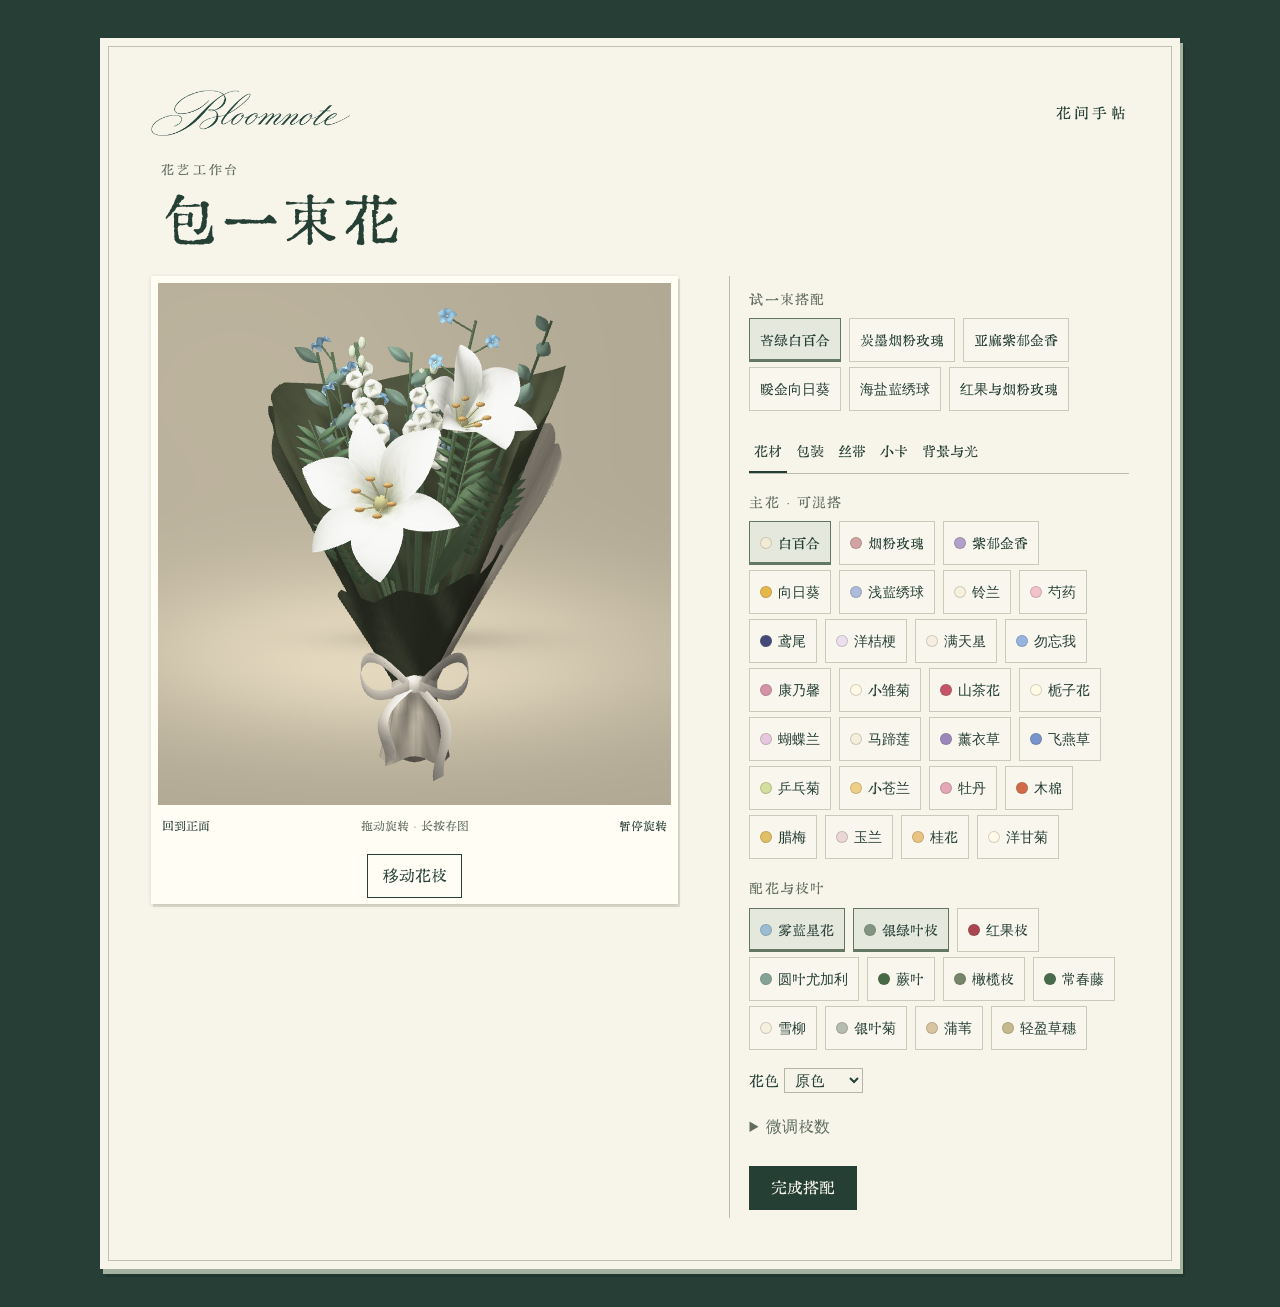
==== index.html @ 02f1c48b "Shape the spotlight on dark petals and tuck stems inside round rose bouquets" ====
<!doctype html>
<html lang="zh-CN"><meta charset="utf-8"><meta name="viewport" content="width=device-width,initial-scale=1,viewport-fit=cover"><meta name="theme-color" content="#263e35"><title>花间手帖 · 赛博花店</title><link rel="stylesheet" href="./atelier.css?v=letter1">
<main><header><img class="signature" src="./bloomnote.png" alt="Bloomnote"><span class="shop">花间手帖</span></header>
<div class="heading"><div><p id="over">花艺工作台</p><h1 id="title">包一束花</h1></div></div>
<div class="work"><section class="exhibit" aria-label="立体花束预览"><div class="glass"><canvas aria-label="拖动旋转立体花束" id="flower"></canvas><img id="photo" alt="当前角度的花束" draggable="false"></div><div class="viewbar"><button id="front">回到正面</button><span>拖动旋转 · 长按存图</span><button id="turn">自动旋转</button></div><button id="move" hidden>移动花枝</button></section>
<section class="desk"><div id="editor"><fieldset><legend>试一束搭配</legend><div class="choices" id="recipes"></div></fieldset><nav aria-label="搭配步骤"></nav><div id="picker"></div><div id="tones"></div><details id="quantities"><summary>微调枝数</summary><div class="choices" id="counters"></div></details><div id="note-field" hidden><label class="address">To <input id="to" maxlength="60" aria-label="收花人（选填）" placeholder="收花人（选填）"></label><label for="note">贺卡正文</label><textarea id="note" rows="5" maxlength="400" placeholder="写下想随花送出的话"></textarea><label class="address signature-line">From <input id="from" maxlength="60" aria-label="送花人（选填）" placeholder="你的署名（选填）"></label></div><button class="primary" id="finish">完成搭配</button></div>
<div id="finished" hidden><p id="receipt"></p><div class="actions"><button id="read-note" hidden>读贺卡</button><button class="primary" id="save">保存图片</button><button id="share">分享花束</button></div><button id="reply" hidden>回赠一束花</button><button id="back">继续搭配</button></div>
<output role="status"></output><textarea id="url" aria-label="复制花束链接或花束单" readonly hidden rows="4"></textarea></section></div></main>
<dialog id="letter" aria-label="随花贺卡"><p id="letter-to" hidden></p><p id="letter-text"></p><p id="letter-from" hidden></p><form method="dialog"><button>收起贺卡</button></form></dialog>
<script type="module" src="./atelier.js?v=rosebeam1"></script></html>
---- atelier.css ----
@font-face{font-family:BloomnoteHuiwen;src:url('./huiwen.otf') format('opentype');font-display:swap}
@font-face{font-family:Stationery;src:url('./song.otf') format('opentype');font-display:swap}
:root{--ink:#263f35;--muted:#606d60;--rule:#b9bcaa;--paper:#f7f4e9;--serif:BloomnoteHuiwen,"汇文明朝体","Huiwen-mincho",Stationery,serif}
*{box-sizing:border-box}
body{margin:0;background:#263e35;color:var(--ink);font:16px/1.6 var(--serif);padding:clamp(12px,3vw,40px)}
main{position:relative;isolation:isolate;max-width:1080px;margin:auto;background:var(--paper);padding:clamp(18px,4vw,54px);box-shadow:3px 5px 0 #a4b3a0,5px 8px 0 #20372e}
main:before{content:"";position:absolute;inset:8px;border:1px solid #bdc1ad;pointer-events:none;z-index:-1}
header{display:flex;align-items:center;justify-content:space-between;gap:16px}
.signature{width:clamp(140px,17vw,199px);height:auto;display:block}
.shop{font-size:15px;letter-spacing:.22em}
.heading{display:flex;align-items:center;justify-content:space-between;gap:18px;margin:24px 0 20px;padding:0 2% 0 1%}
.heading p{margin:0 0 4px;font-size:13px;color:var(--muted);letter-spacing:.22em}
h1{margin:0;font-size:clamp(31px,5vw,57px);line-height:1.25;letter-spacing:.065em;font-weight:400}
.work{display:grid;grid-template-columns:minmax(0,1.32fr) minmax(0,1fr);gap:clamp(24px,4vw,55px);align-items:start}
.exhibit{min-width:0;padding:7px 7px 0;background:#fffdf4;box-shadow:0 1px 4px #353c2c25,2px 3px 0 #dddccd}
.glass{height:clamp(335px,58vh,620px);position:relative;overflow:hidden}
canvas{display:block;width:100%;height:100%;touch-action:none}
.lit-wall{position:absolute;inset:0;pointer-events:none}#flower{position:relative}
#photo{position:absolute;inset:0;width:100%;height:100%;opacity:0;touch-action:none;cursor:grab;-webkit-touch-callout:default}#photo:active{cursor:grabbing}
button,input{font:inherit;color:inherit}
button{min-height:44px;cursor:pointer;border:0;background:transparent}
button:focus-visible,input:focus-visible,canvas:focus-visible{outline:2px solid #536751;outline-offset:2px}
.viewbar,.actions,nav,.choices{display:flex;align-items:center}
.viewbar{justify-content:space-between;gap:3px;font-size:12px}
.viewbar span{color:var(--muted);text-align:center}.viewbar button{padding:0 4px}
.desk{position:relative;min-width:0;padding:12px 0 8px 19px;border-left:1px solid var(--rule)}
fieldset{padding:0;border:0;margin:0 0 18px}
legend{padding:0;margin:0 0 8px;color:var(--muted);font-size:14px;letter-spacing:.08em}
.choices{flex-wrap:wrap;gap:5px 8px}
.choices button{border:1px solid #c8cbba;background:#fffdf644;padding:6px 10px;font-size:14px}
.choices button[aria-pressed=true]{border-color:#627663;background:#e5e9dd;box-shadow:inset 0 -2px #647963}
.sample{display:inline-block;width:12px;height:12px;margin-right:6px;vertical-align:-1px;background:var(--swatch);border:1px solid #57594840;border-radius:50%}
nav{gap:4px;flex-wrap:wrap;border-bottom:1px solid var(--rule);margin-bottom:17px}
nav button{padding:0 5px;font-size:14px}
nav [aria-current=true]{box-shadow:inset 0 -2px var(--ink)}
#finish{background:var(--ink);color:var(--paper);padding:7px 22px}
.present .desk{align-self:center;padding:20px 18px;background:#f0eee2;border:1px solid #ccd0bd;box-shadow:3px 3px 0 #e4e6d9}
#receipt{margin:0 0 9px;line-height:1.85}
.actions{gap:20px}.actions button,#back{text-decoration:underline;text-decoration-color:#9ba993;text-underline-offset:5px;padding:0 3px}
#back,output{font-size:13px;color:var(--muted)}output{display:block}output:not(:empty){margin-top:6px}
input{width:100%;padding:6px}[hidden]{display:none!important}
@media(max-width:700px){
 body{padding:10px 8px 14px}main{padding:20px 15px 22px}main:before{inset:5px}
 .signature{width:138px}.shop{font-size:13px}.heading{margin:18px 2px 15px}
 .work{display:block}.glass{height:clamp(248px,43svh,435px)}.desk{margin:18px 4px 0;padding:2px 0;border:0}
 .present .desk{margin:14px 3px 2px 14px;padding:12px 15px 6px}.viewbar{font-size:clamp(11px,3vw,13px)}
 nav{justify-content:space-between;gap:0}nav button{padding:0 3px}
}

#note-field{display:block;margin:0 0 18px}
#note{display:block;width:100%;margin-top:6px;padding:10px;font:inherit;color:inherit;background:#fffdf6;border:1px solid var(--rule);resize:vertical}
#letter{width:min(86vw,26rem);max-height:80svh;overflow:auto;color:var(--ink);border:1px solid #819082;padding:clamp(20px,6vw,40px);box-shadow:4px 5px 0 #223d3252}
#letter::backdrop{background:#18291fc2}
#letter-text{white-space:pre-wrap;overflow-wrap:anywhere;line-height:1.95;margin:0}
#letter form{text-align:right;margin-top:14px}
#letter form button{font-size:14px;text-decoration:underline;text-underline-offset:5px}
.actions{flex-wrap:wrap}
@font-face{font-family:HuiwenLetters;src:url('./huiwen-letters.otf') format('opentype');font-display:swap}
#note,#letter-text{font-family:BloomnoteHuiwen,HuiwenLetters,var(--serif)}

.quantity{display:inline-grid;grid-template-columns:2.6em 3.2em 2.6em;align-items:center;border:1px solid #c8cbba;background:#fffdf655;padding:5px 4px;color:var(--ink)}
.quantity label{grid-column:1/-1;text-align:center;font-size:14px}
.quantity button{border:0;background:transparent;min-height:38px;padding:0;font-size:18px}
.quantity button:disabled{opacity:.32}
.quantity input{min-width:0;text-align:center;border:0;border-bottom:1px solid var(--rule);background:transparent;color:inherit;font:inherit;appearance:textfield}
.quantity input::-webkit-inner-spin-button{appearance:none}

#quantities{margin:4px 0 18px}
#quantities summary{cursor:pointer;color:var(--muted);padding:8px 0;width:fit-content}
#counters{margin-top:5px}

#move{display:block;margin:.35rem auto;padding:.35rem .9rem;color:inherit;background:transparent;border:1px solid currentColor;cursor:pointer}
#move[hidden]{display:none}
.glass.editing #photo{cursor:crosshair}
.stem-target{position:absolute;pointer-events:none;transform:translate(-50%,-50%);border:2px solid white;box-shadow:0 0 0 1px #29483b;border-radius:50%;width:22px;height:22px}

#tones{display:flex;flex-wrap:wrap;gap:.5rem 1rem;margin:.8rem 0}#tones[hidden]{display:none}#tones label{font-size:.95rem}#tones select{font:inherit;color:inherit;background:#f6f3e9;border:1px solid #b5b5a5;padding:.2rem .35rem}

.address{display:flex;align-items:baseline;gap:.65em;margin:1em 0;font-style:italic}
.address input{min-width:0;width:min(14em,70%);border:0;border-bottom:1px solid var(--rule);background:transparent;color:inherit;font:normal 1em var(--serif);padding:.25em}
.signature-line{justify-content:flex-end}
#letter-to,#letter-from{overflow-wrap:anywhere;margin:0 0 1em}
#letter-from{text-align:right;margin:1em 0 0}
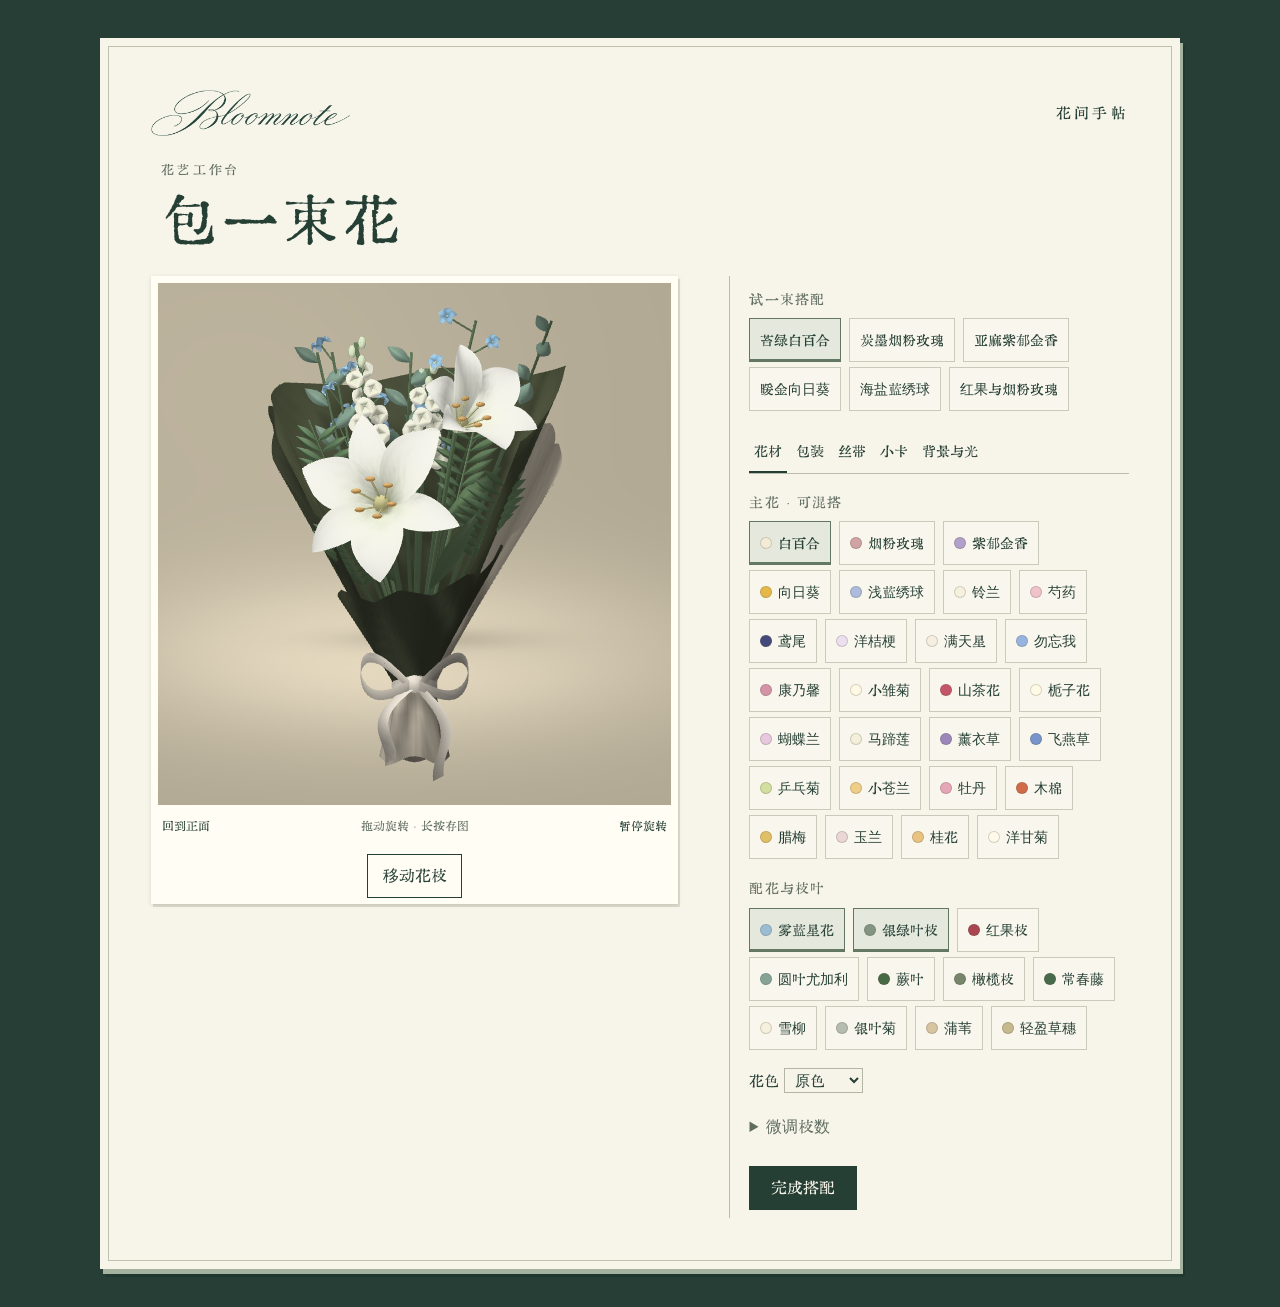
==== commit ab0784f7: "Soften colored highlights on petals and paper" ====
--- a/index.html
+++ b/index.html
@@ -7,4 +7,4 @@
 <div id="finished" hidden><p id="receipt"></p><div class="actions"><button id="read-note" hidden>读贺卡</button><button class="primary" id="save">保存图片</button><button id="share">分享花束</button></div><button id="reply" hidden>回赠一束花</button><button id="back">继续搭配</button></div>
 <output role="status"></output><textarea id="url" aria-label="复制花束链接或花束单" readonly hidden rows="4"></textarea></section></div></main>
 <dialog id="letter" aria-label="随花贺卡"><p id="letter-to" hidden></p><p id="letter-text"></p><p id="letter-from" hidden></p><form method="dialog"><button>收起贺卡</button></form></dialog>
-<script type="module" src="./atelier.js?v=rosebeam1"></script></html>
+<script type="module" src="./atelier.js?v=softtint1"></script></html>
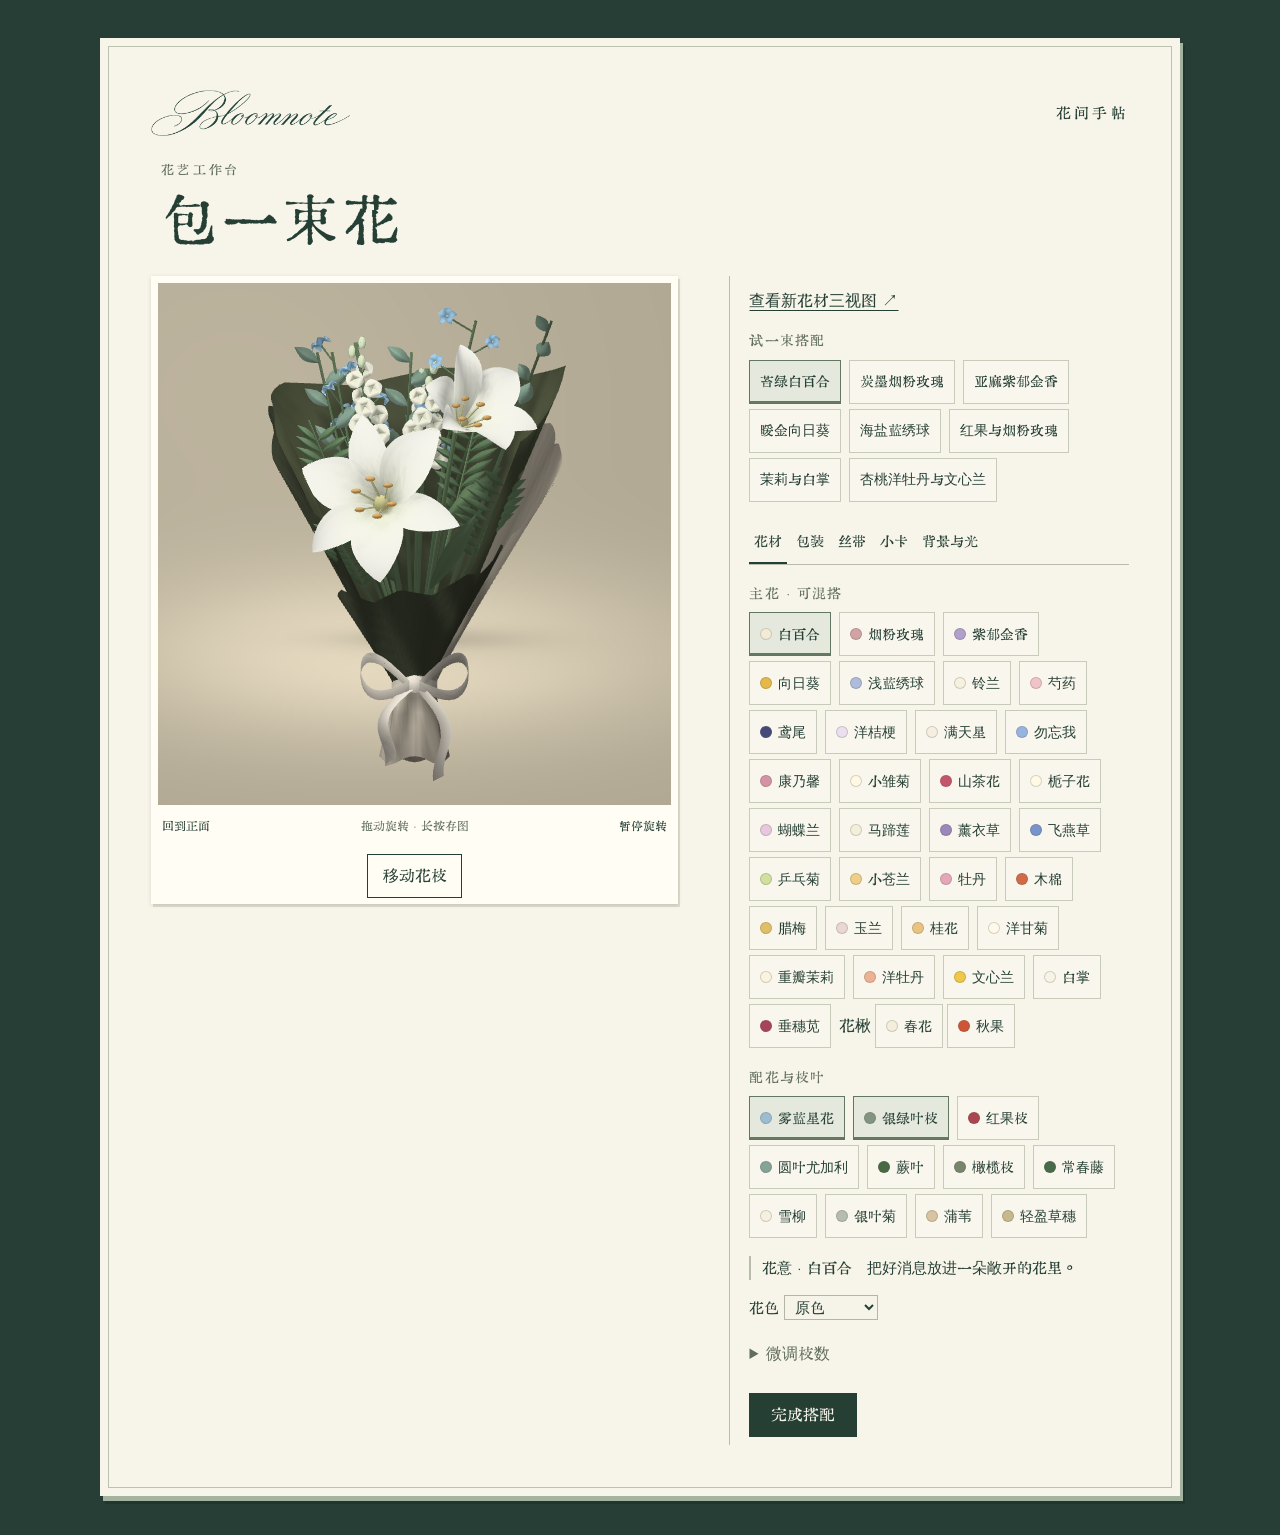
==== commit cd40412f: "Expand flower materials and add spring and autumn rowan" ====
--- a/index.html
+++ b/index.html
@@ -1,10 +1,10 @@
 <!doctype html>
-<html lang="zh-CN"><meta charset="utf-8"><meta name="viewport" content="width=device-width,initial-scale=1,viewport-fit=cover"><meta name="theme-color" content="#263e35"><title>花间手帖 · 赛博花店</title><link rel="stylesheet" href="./atelier.css?v=letter1">
+<html lang="zh-CN"><meta charset="utf-8"><meta name="viewport" content="width=device-width,initial-scale=1,viewport-fit=cover"><meta name="theme-color" content="#263e35"><title>花间手帖 · 赛博花店</title><link rel="stylesheet" href="./atelier.css?v=materials1">
 <main><header><img class="signature" src="./bloomnote.png" alt="Bloomnote"><span class="shop">花间手帖</span></header>
 <div class="heading"><div><p id="over">花艺工作台</p><h1 id="title">包一束花</h1></div></div>
 <div class="work"><section class="exhibit" aria-label="立体花束预览"><div class="glass"><canvas aria-label="拖动旋转立体花束" id="flower"></canvas><img id="photo" alt="当前角度的花束" draggable="false"></div><div class="viewbar"><button id="front">回到正面</button><span>拖动旋转 · 长按存图</span><button id="turn">自动旋转</button></div><button id="move" hidden>移动花枝</button></section>
-<section class="desk"><div id="editor"><fieldset><legend>试一束搭配</legend><div class="choices" id="recipes"></div></fieldset><nav aria-label="搭配步骤"></nav><div id="picker"></div><div id="tones"></div><details id="quantities"><summary>微调枝数</summary><div class="choices" id="counters"></div></details><div id="note-field" hidden><label class="address">To <input id="to" maxlength="60" aria-label="收花人（选填）" placeholder="收花人（选填）"></label><label for="note">贺卡正文</label><textarea id="note" rows="5" maxlength="400" placeholder="写下想随花送出的话"></textarea><label class="address signature-line">From <input id="from" maxlength="60" aria-label="送花人（选填）" placeholder="你的署名（选填）"></label></div><button class="primary" id="finish">完成搭配</button></div>
-<div id="finished" hidden><p id="receipt"></p><div class="actions"><button id="read-note" hidden>读贺卡</button><button class="primary" id="save">保存图片</button><button id="share">分享花束</button></div><button id="reply" hidden>回赠一束花</button><button id="back">继续搭配</button></div>
+<section class="desk"><div id="editor"><a class="gallery-link" href="./gallery.html">查看新花材三视图 ↗</a><fieldset><legend>试一束搭配</legend><div class="choices" id="recipes"></div></fieldset><nav aria-label="搭配步骤"></nav><div id="picker"></div><p id="flower-meaning" aria-live="polite" hidden></p><div id="tones"></div><details id="quantities"><summary>微调枝数</summary><div class="choices" id="counters"></div></details><label id="ribbon-field" hidden>丝带细边小字（选填）<input id="ribbon-print" maxlength="24" autocomplete="off"></label><div id="note-field" hidden><label class="address">To <input id="to" maxlength="60" aria-label="收花人（选填）" placeholder="收花人（选填）"></label><label for="note">贺卡正文</label><textarea id="note" rows="5" maxlength="400" placeholder="写下想随花送出的话"></textarea><label class="address signature-line">From <input id="from" maxlength="60" aria-label="送花人（选填）" placeholder="你的署名（选填）"></label><label class="address">背面小字 <input id="card-print" maxlength="60" placeholder="选填"></label></div><button class="primary" id="finish">完成搭配</button></div>
+<div id="finished" hidden><p id="receipt"></p><details id="meanings"><summary>读懂这束花</summary><dl></dl></details><div class="actions"><button id="read-note" hidden>读贺卡</button><button class="primary" id="save">保存图片</button><button id="share">分享花束</button></div><button id="reply" hidden>回赠一束花</button><button id="back">继续搭配</button></div>
 <output role="status"></output><textarea id="url" aria-label="复制花束链接或花束单" readonly hidden rows="4"></textarea></section></div></main>
-<dialog id="letter" aria-label="随花贺卡"><p id="letter-to" hidden></p><p id="letter-text"></p><p id="letter-from" hidden></p><form method="dialog"><button>收起贺卡</button></form></dialog>
-<script type="module" src="./atelier.js?v=softtint1"></script></html>
+<dialog id="letter" aria-label="随花贺卡"><div id="letter-face"><p id="letter-to" hidden></p><p id="letter-text"></p><p id="letter-from" hidden></p></div><p id="letter-reverse" hidden></p><button id="flip-card" type="button" hidden>看背面</button><form method="dialog"><button>收起贺卡</button></form></dialog>
+<script type="module" src="./atelier.js?v=materials1"></script></html>
--- a/atelier.css
+++ b/atelier.css
@@ -81,3 +81,13 @@
 .signature-line{justify-content:flex-end}
 #letter-to,#letter-from{overflow-wrap:anywhere;margin:0 0 1em}
 #letter-from{text-align:right;margin:1em 0 0}
+
+.gallery-link{display:block;width:fit-content;color:var(--ink);margin:0 0 1rem;text-underline-offset:4px}
+#flower-meaning{border-left:2px solid var(--rule);padding-left:.7em;color:var(--ink);font-size:.93rem}
+#meanings{margin:1em 0}#meanings summary{cursor:pointer;text-decoration:underline;text-underline-offset:4px}
+#meanings dl{margin:.7rem 0}#meanings dt{font-weight:bold}#meanings dd{margin:0 0 .55em}
+.rowan-forms{display:inline-flex;align-items:center;gap:.25em;flex-wrap:wrap}
+#ribbon-field{display:block;font-size:.9rem;margin:.6em 0 1em}#ribbon-field[hidden]{display:none}
+#ribbon-print{display:block;max-width:100%;padding:.35em .5em;border:1px solid var(--rule);background:#fffdf6}
+#letter-reverse{min-height:5rem;overflow-wrap:anywhere;white-space:pre-wrap;font-size:.9rem}
+#flip-card{text-decoration:underline;text-underline-offset:4px}
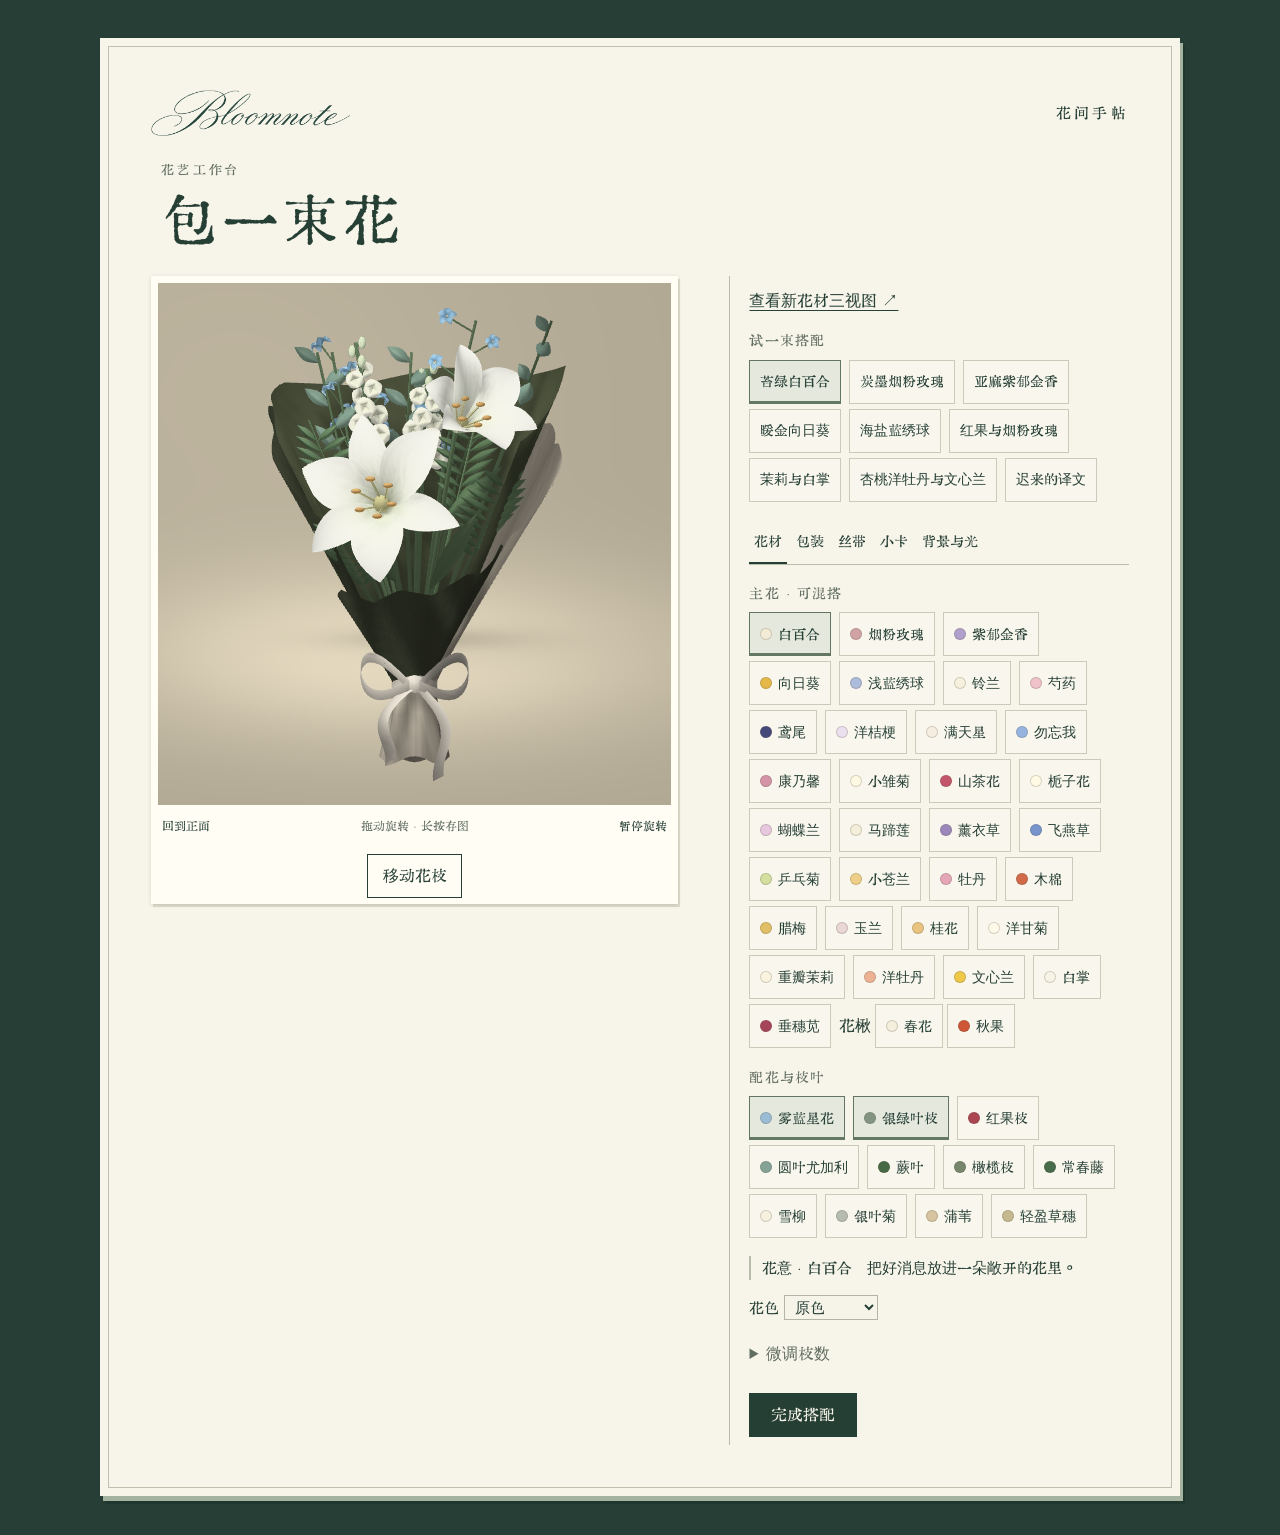
==== commit b7f44668: "Add the Late Translation signature bouquet" ====
--- a/index.html
+++ b/index.html
@@ -7,4 +7,4 @@
 <div id="finished" hidden><p id="receipt"></p><details id="meanings"><summary>读懂这束花</summary><dl></dl></details><div class="actions"><button id="read-note" hidden>读贺卡</button><button class="primary" id="save">保存图片</button><button id="share">分享花束</button></div><button id="reply" hidden>回赠一束花</button><button id="back">继续搭配</button></div>
 <output role="status"></output><textarea id="url" aria-label="复制花束链接或花束单" readonly hidden rows="4"></textarea></section></div></main>
 <dialog id="letter" aria-label="随花贺卡"><div id="letter-face"><p id="letter-to" hidden></p><p id="letter-text"></p><p id="letter-from" hidden></p></div><p id="letter-reverse" hidden></p><button id="flip-card" type="button" hidden>看背面</button><form method="dialog"><button>收起贺卡</button></form></dialog>
-<script type="module" src="./atelier.js?v=materials1"></script></html>
+<script type="module" src="./atelier.js?v=late-translation1"></script></html>
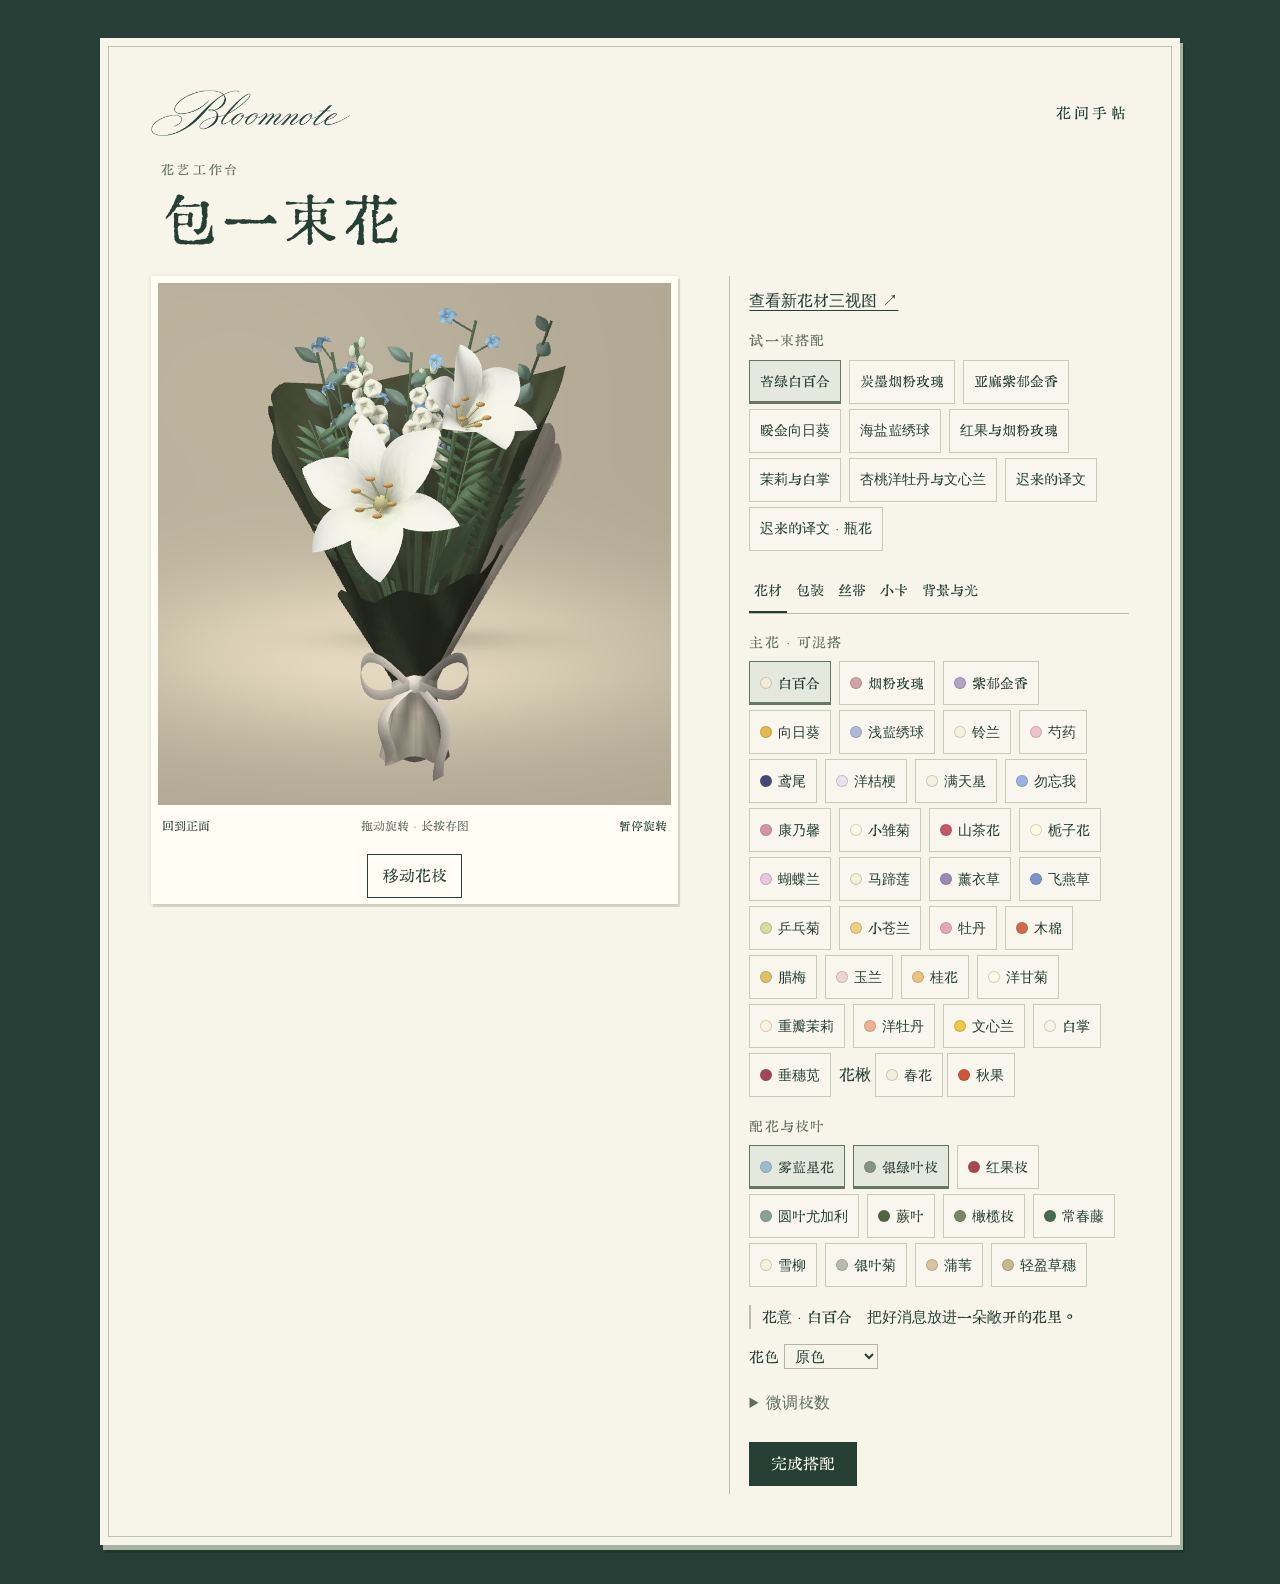
==== commit 4de03935: "Publish Late Translation vase arrangement with hidden card" ====
--- a/index.html
+++ b/index.html
@@ -7,4 +7,4 @@
 <div id="finished" hidden><p id="receipt"></p><details id="meanings"><summary>读懂这束花</summary><dl></dl></details><div class="actions"><button id="read-note" hidden>读贺卡</button><button class="primary" id="save">保存图片</button><button id="share">分享花束</button></div><button id="reply" hidden>回赠一束花</button><button id="back">继续搭配</button></div>
 <output role="status"></output><textarea id="url" aria-label="复制花束链接或花束单" readonly hidden rows="4"></textarea></section></div></main>
 <dialog id="letter" aria-label="随花贺卡"><div id="letter-face"><p id="letter-to" hidden></p><p id="letter-text"></p><p id="letter-from" hidden></p></div><p id="letter-reverse" hidden></p><button id="flip-card" type="button" hidden>看背面</button><form method="dialog"><button>收起贺卡</button></form></dialog>
-<script type="module" src="./atelier.js?v=late-translation1"></script></html>
+<script type="module" src="./atelier.js?v=late-translation-vase1"></script></html>
